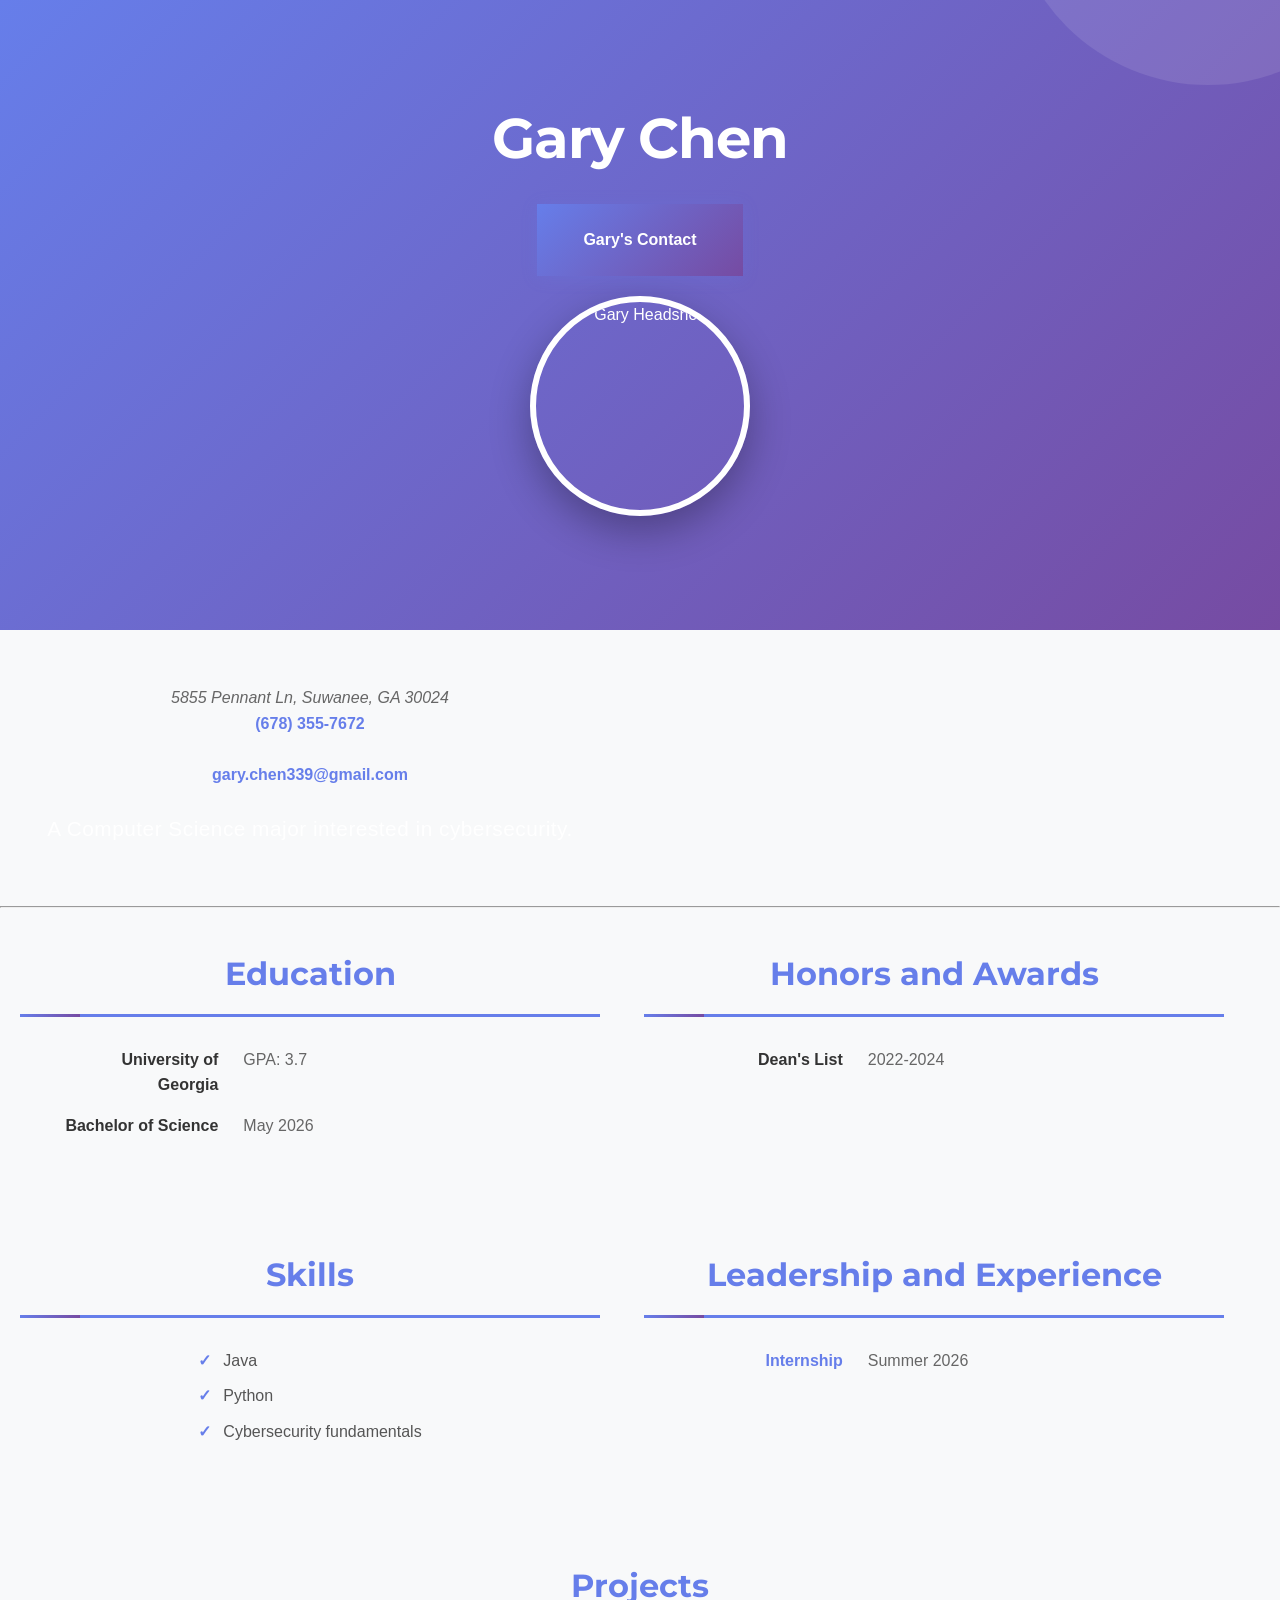
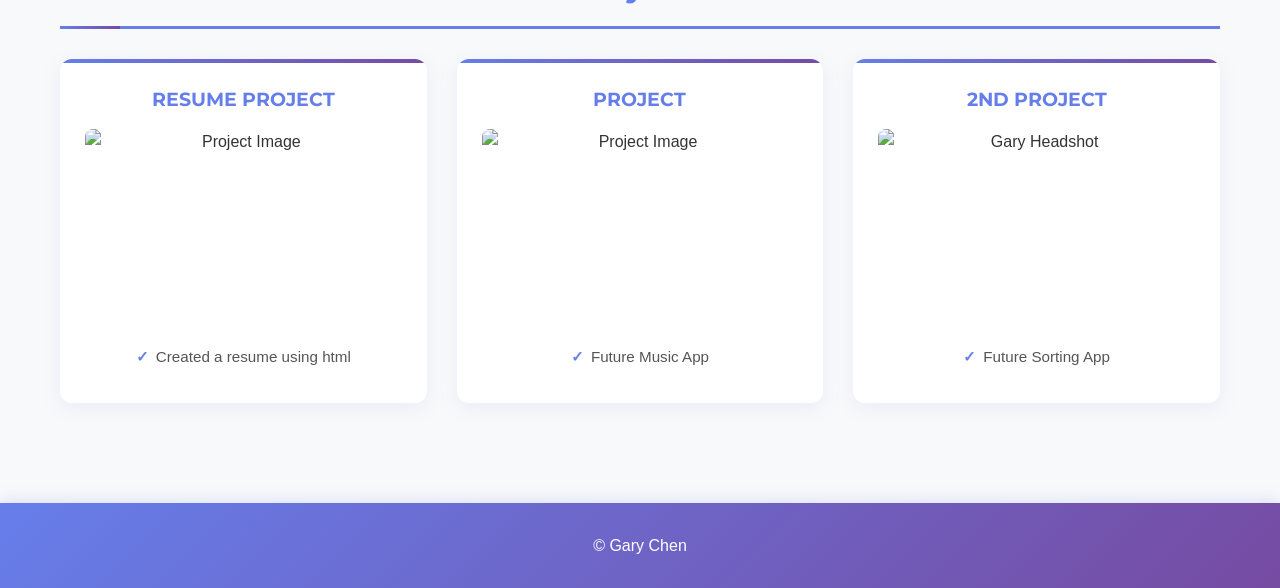
==== index.html @ 96091bf8 "fixed up some things" ====
<!DOCTYPE html>
<html lang="en">
  <head>
    <meta charset="UTF-8" />
    <meta name="viewport" content="width=device-width, initial-scale=1.0" />
    <link rel="stylesheet" href="css/style.css" />
    <title>Gary Chen</title>
  </head>
  <body>
    <header>
    <link rel="preconnect" href="https://fonts.googleapis.com">
    <link rel="preconnect" href="https://fonts.gstatic.com" crossorigin>
    <link href="https://fonts.googleapis.com/css2?family=Montserrat:wght@700&display=swap" rel="stylesheet">
    <h1>Gary Chen</h1>
    <nav>
        <a href="contact.html">Gary's Contact</a>
    </nav>
    <img src="images/gzc11036@uga.edu-673d11a3.JPG" alt="Gary Headshot" width="200">
  </header>

  <section>
    <address>
        <p class="address">
        5855 Pennant Ln, Suwanee, GA 30024<br>
        <a href="tel:+16783557672">(678) 355-7672</a><br>
        <a href="mailto:gary.chen339@gmail.com">gary.chen339@gmail.com</a>
        </p>
    </address>
    <p class="tagline">A Computer Science major interested in cybersecurity.</p>
  </section>

  <hr>

  <!-- Education Section -->
  <section>
    <h2>Education</h2>
    <dl>
      <dt>University of Georgia</dt>
      <dd>GPA: 3.7</dd>
      <dt>Bachelor of Science</dt>
      <dd>May 2026</dd>
    </dl>
  </section>

  <!-- Honors and Awards Section -->
  <section>
    <h2>Honors and Awards</h2>
    <dl>
      <dt>Dean's List</dt>
      <dd>2022-2024</dd>
    </dl>
  </section>

  <!-- Skills Section -->
  <section>
    <h2>Skills</h2>
    <ul>
      <li>Java</li>
      <li>Python</li>
      <li>Cybersecurity fundamentals</li>
    </ul>
  </section>

  <!--Leadership and Experience Section-->
  <section>
    <h2>Leadership and Experience</h2>
    <dl>
      <dt><a href="https://www.apple.com/">Internship</a></dt>
      <dd>Summer 2026</dd>
    </dl>
  </section>

  <!--Projects Section-->
  <section id="projects">
    <h2>Projects</h2>
    <div class="three-col">
        <div class="card">
        <h3>Resume Project</h3>
        <img src="images/project.png" alt="Project Image" width="200">
        <ul>
            <li>Created a resume using html</li>
        </ul>
        </div>
        <div class="card">
        <h3>Project</h3>
        <img src="images/project.png" alt="Project Image" width="200">
        <ul>
            <li>Future Music App</li>
        </ul>
        </div>
        <div class="card">
        <h3>2nd Project</h3>
        <img src="images/project.png" alt="Gary Headshot" width="200">
        <ul>
            <li>Future Sorting App</li>
        </ul>
        </div>
    </div>
  </section>

  <!--Footer Section-->
  <footer>
    <p>&copy; <a href="contact.html">Gary Chen</a>
        <a href="https://www.linkedin.com/in/gary-chen-aa213b252" target="_blank" rel="noopener noreferrer">
            <i class="fab fa-linkedin"></i>
        </a>
    </p>
  </footer>
  </body>
</html>
---- css/style.css ----
* {
  margin: 0;
  padding: 0;
  box-sizing: border-box;
}

body {
  font-family: 'Segoe UI', Tahoma, Geneva, Verdana, sans-serif;
  background-color: #f8f9fa;
  color: #333;
  line-height: 1.6;
}

/****************   Nav Section **********************/
nav {
  background: linear-gradient(135deg, #667eea 0%, #764ba2 100%);
  color: white;
  display: flex;
  justify-content: space-between;
  align-items: center;
  padding: 15px 30px;
  box-shadow: 0 2px 15px rgba(102, 126, 234, 0.2);
  position: sticky;
  top: 0;
  z-index: 100;
}

nav a {
  color: white;
  text-decoration: none;
  font-weight: 600;
  transition: all 0.3s ease;
  padding: 8px 16px;
  border-radius: 5px;
}

nav a:hover {
  background-color: rgba(255, 255, 255, 0.2);
  transform: translateY(-2px);
}

/***********************  Footer Section   **************************/
footer {
  background: linear-gradient(135deg, #667eea 0%, #764ba2 100%);
  color: white;
  display: flex;
  justify-content: center;
  align-items: center;
  padding: 30px 20px;
  margin-top: 60px;
  box-shadow: 0 -2px 15px rgba(102, 126, 234, 0.2);
}

footer a {
  color: white;
  text-decoration: none;
  transition: all 0.3s ease;
}

footer a:hover {
  color: #e0d5ff;
}

/*********** Splash Page ************************/
header {
  background: linear-gradient(135deg, #667eea 0%, #764ba2 100%);
  color: white;
  padding: 60px 40px;
  min-height: 70vh;
  display: flex;
  flex-direction: column;
  justify-content: center;
  align-items: center;
  text-align: center;
  position: relative;
  overflow: hidden;
}

header::before {
  content: '';
  position: absolute;
  top: -50%;
  right: -10%;
  width: 400px;
  height: 400px;
  background: rgba(255, 255, 255, 0.1);
  border-radius: 50%;
}

header h1 {
  font-family: 'Montserrat', sans-serif;
  color: white;
  font-size: 3.5rem;
  margin-bottom: 20px;
  font-weight: 700;
  letter-spacing: -1px;
  position: relative;
  z-index: 1;
}

header img {
  width: 220px;
  height: 220px;
  border: 6px solid white;
  border-radius: 50%;
  box-shadow: 0 15px 40px rgba(0, 0, 0, 0.3);
  display: block;
  margin: 20px auto;
  object-fit: cover;
  transition: transform 0.3s ease;
  position: relative;
  z-index: 1;
}

header img:hover {
  transform: scale(1.05);
}

.address {
  font-style: italic;
  color: #666;
  text-align: center;
  margin-top: 15px;
  margin-bottom: 25px;
  font-size: 1rem;
  margin-left: auto;
  margin-right: auto;
}

.address a {
  color: #667eea;
  text-decoration: none;
  font-style: normal;
  font-weight: 600;
  transition: all 0.3s ease;
  display: block;
}

.address a:hover {
  color: #764ba2;
  text-decoration: underline;
}

.tagline {
  font-size: 1.3rem;
  font-weight: 400;
  color: rgba(255, 255, 255, 0.95);
  text-align: center;
  margin-top: 15px;
  margin-bottom: 20px;
  letter-spacing: 0.5px;
  position: relative;
  z-index: 1;
}

/************* Sections ********************/
section {
  padding: 40px 20px;
  max-width: 1200px;
  margin: 0 auto;
  text-align: center;
}

section p {
  margin-left: auto;
  margin-right: auto;
}

/* Create a container for multiple sections in columns */
body > section:not(#projects) {
  display: inline-block;
  width: calc(50% - 20px);
  vertical-align: top;
  margin-right: 20px;
  text-align: center;
}

body > section:not(#projects):nth-of-type(even) {
  margin-right: 0;
}

section h2 {
  font-family: "Montserrat", sans-serif;
  color: #667eea;
  font-size: 2rem;
  margin-bottom: 30px;
  padding-bottom: 15px;
  border-bottom: 3px solid #667eea;
  position: relative;
}

section h2::after {
  content: '';
  position: absolute;
  bottom: -3px;
  left: 0;
  width: 60px;
  height: 3px;
  background: linear-gradient(90deg, #667eea, #764ba2);
}

section h3 {
  font-family: "Montserrat", sans-serif;
  color: #667eea;
  text-transform: uppercase;
  margin-bottom: 10px;
  border-bottom: 2px solid #ddd;
  padding-bottom: 5px;
  font-size: 1.3rem;
}

section dl {
  display: grid;
  grid-template-columns: 1fr 2fr;
  gap: 15px 25px;
  margin-bottom: 30px;
  margin-left: auto;
  margin-right: auto;
  max-width: 500px;
}

section dl dt {
  font-weight: 700;
  color: #333;
  text-align: right;
}

section dl dd {
  color: #666;
  text-align: left;
}

section ul {
  list-style-type: none;
  padding-left: 0;
  margin-bottom: 25px;
  display: inline-block;
}

section ul li {
  padding-left: 25px;
  margin-bottom: 10px;
  position: relative;
  color: #555;
  text-align: left;
}

section ul li::before {
  content: '✓';
  position: absolute;
  left: 0;
  color: #667eea;
  font-weight: bold;
}

section a {
  color: #667eea;
  text-decoration: none;
  font-weight: 600;
  transition: all 0.3s ease;
  position: relative;
}

section a::after {
  content: '';
  position: absolute;
  bottom: -2px;
  left: 0;
  width: 0;
  height: 2px;
  background: #764ba2;
  transition: width 0.3s ease;
}

section a:hover {
  color: #764ba2;
}

section a:hover::after {
  width: 100%;
}

/**************   Projects   *****************/
#projects {
  text-align: center;
}

.three-col {
  display: grid;
  grid-template-columns: repeat(3, 1fr);
  gap: 30px;
  padding: 0;
  margin-top: 30px;
  margin-left: auto;
  margin-right: auto;
}

.card {
  background-color: #ffffff;
  border-radius: 12px;
  box-shadow: 0 5px 20px rgba(102, 126, 234, 0.1);
  padding: 25px;
  border: none;
  transition: all 0.3s ease;
  position: relative;
  overflow: hidden;
}

.card::before {
  content: '';
  position: absolute;
  top: 0;
  left: 0;
  right: 0;
  height: 4px;
  background: linear-gradient(90deg, #667eea, #764ba2);
}

.card:hover {
  transform: translateY(-10px);
  box-shadow: 0 15px 40px rgba(102, 126, 234, 0.2);
}

.card h3 {
  border: none;
  padding: 0;
  margin-bottom: 15px;
  font-size: 1.2rem;
}

.card img {
  width: 100%;
  height: 200px;
  border-radius: 8px;
  margin-bottom: 15px;
  display: block;
  object-fit: cover;
  transition: transform 0.3s ease;
}

.card:hover img {
  transform: scale(1.05);
}

.card ul {
  margin: 0;
}

.card ul li {
  padding-left: 20px;
  margin-bottom: 8px;
  font-size: 0.95rem;
}

/**************   Contact Page   *****************/
.one-col {
  display: flex;
  flex-direction: column;
  max-width: 550px;
  margin: 0 auto;
  gap: 20px;
  padding: 40px;
  background: #ffffff;
  border-radius: 12px;
  box-shadow: 0 10px 30px rgba(102, 126, 234, 0.15);
  border: 1px solid #f0f0f0;
}

label {
  font-weight: 600;
  color: #333;
  margin-bottom: 8px;
  display: block;
  text-align: center;
}

input {
  width: 100%;
  padding: 14px 16px;
  border: 2px solid #e0e0e0;
  border-radius: 8px;
  font-size: 1rem;
  font-family: inherit;
  box-sizing: border-box;
  transition: all 0.3s ease;
  background-color: #f9f9f9;
}

input:focus {
  outline: none;
  border-color: #667eea;
  background-color: white;
  box-shadow: 0 0 0 3px rgba(102, 126, 234, 0.1);
}

textarea {
  width: 100%;
  padding: 14px 16px;
  border: 2px solid #e0e0e0;
  border-radius: 8px;
  font-size: 1rem;
  font-family: inherit;
  box-sizing: border-box;
  transition: all 0.3s ease;
  resize: vertical;
  min-height: 120px;
  background-color: #f9f9f9;
}

textarea:focus {
  outline: none;
  border-color: #667eea;
  background-color: white;
  box-shadow: 0 0 0 3px rgba(102, 126, 234, 0.1);
}

button {
  background: linear-gradient(135deg, #667eea 0%, #764ba2 100%);
  color: white;
  padding: 14px 30px;
  border: none;
  border-radius: 8px;
  font-size: 1rem;
  font-weight: 600;
  cursor: pointer;
  transition: all 0.3s ease;
  margin-top: 10px;
  box-shadow: 0 5px 15px rgba(102, 126, 234, 0.3);
}

button:hover {
  transform: translateY(-2px);
  box-shadow: 0 8px 25px rgba(102, 126, 234, 0.4);
}

button:active {
  transform: translateY(0);
}

/**************   Responsiveness   *****************/
@media (max-width: 768px) {
  header {
    padding: 40px 20px;
    min-height: auto;
  }

  header h1 {
    font-size: 2.5rem;
  }

  header img {
    width: 180px;
    height: 180px;
  }

  section h2 {
    font-size: 1.7rem;
  }

  nav {
    flex-direction: column;
    gap: 10px;
  }

  .three-col {
    grid-template-columns: 1fr;
    gap: 20px;
  }

  section {
    padding: 30px 15px;
  }

  body > section:not(#projects) {
    display: block;
    width: 100%;
    margin-right: 0;
  }

  .one-col {
    padding: 25px;
  }

  section dl {
    grid-template-columns: 1fr;
    gap: 10px;
  }
}

@media (max-width: 480px) {
  header h1 {
    font-size: 2rem;
  }

  header img {
    width: 150px;
    height: 150px;
  }

  section h2 {
    font-size: 1.5rem;
  }

  .card ul li {
    font-size: 0.9rem;
  }
}
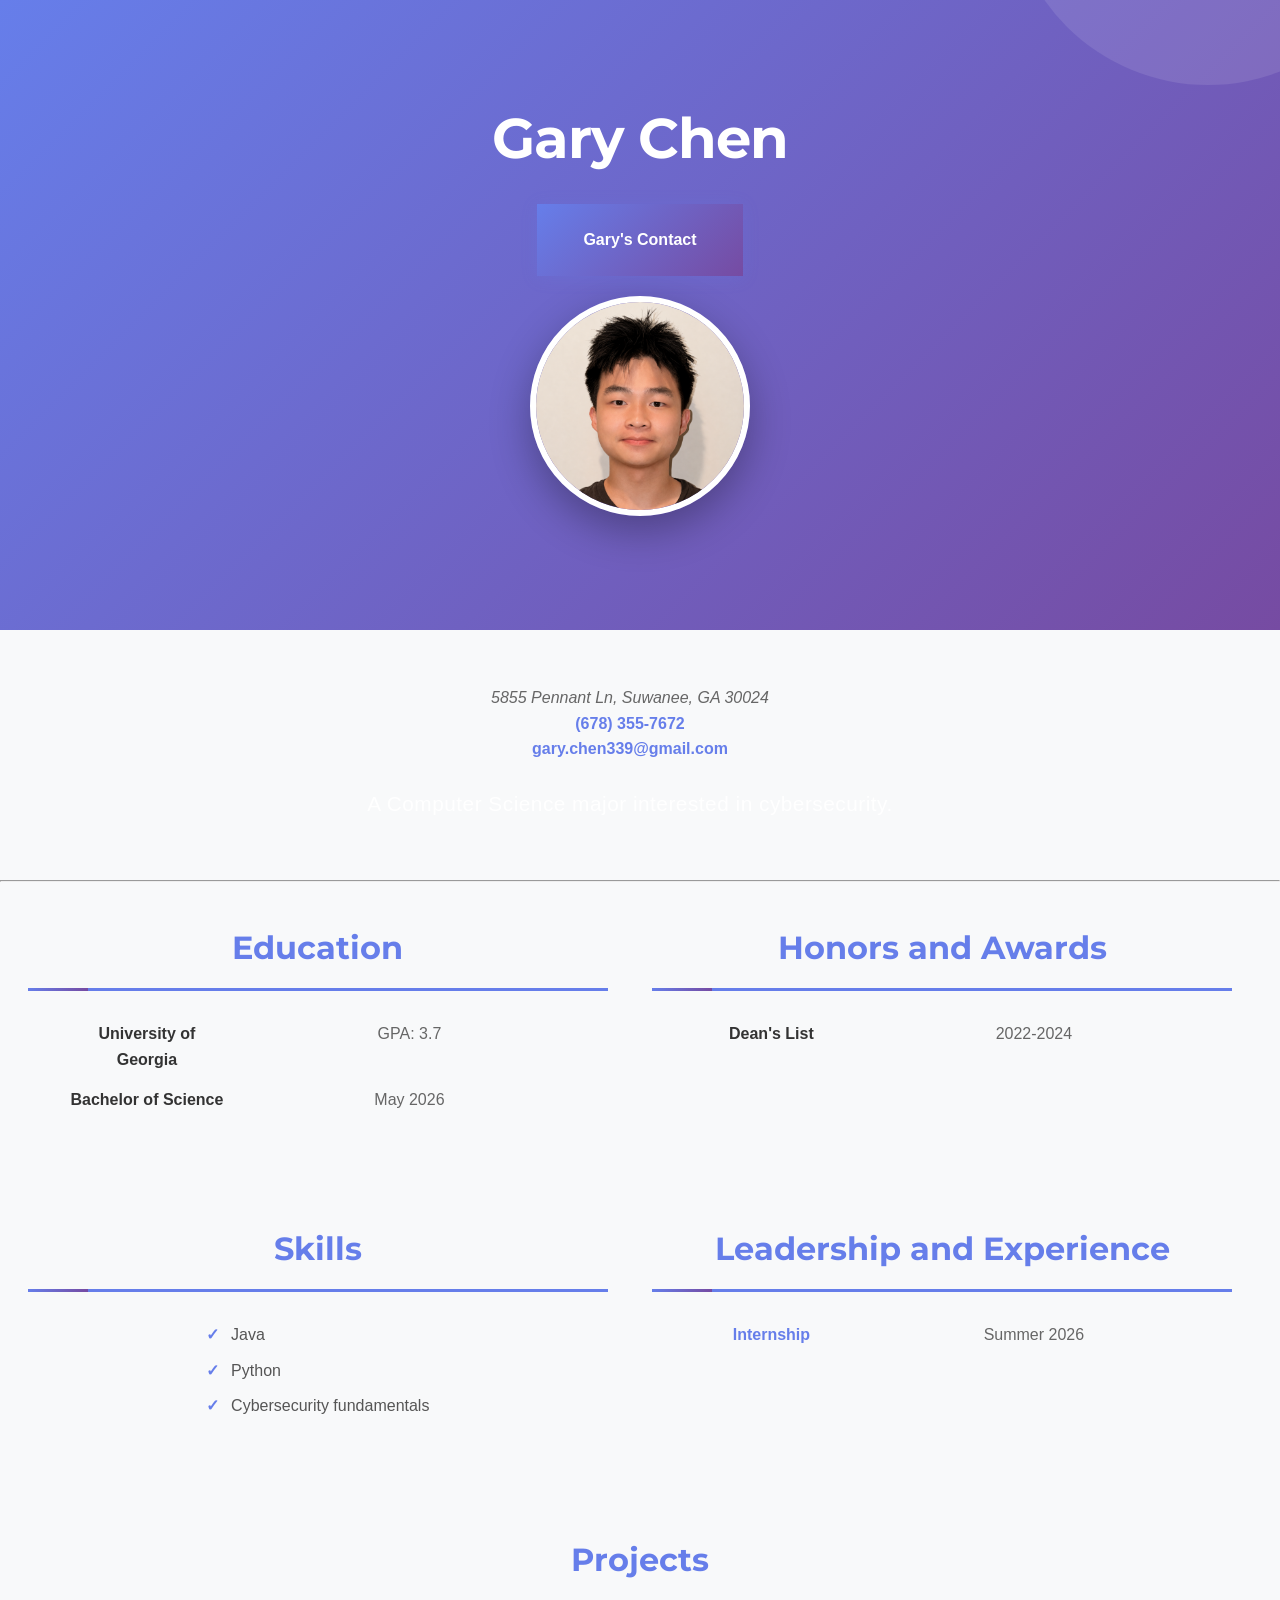
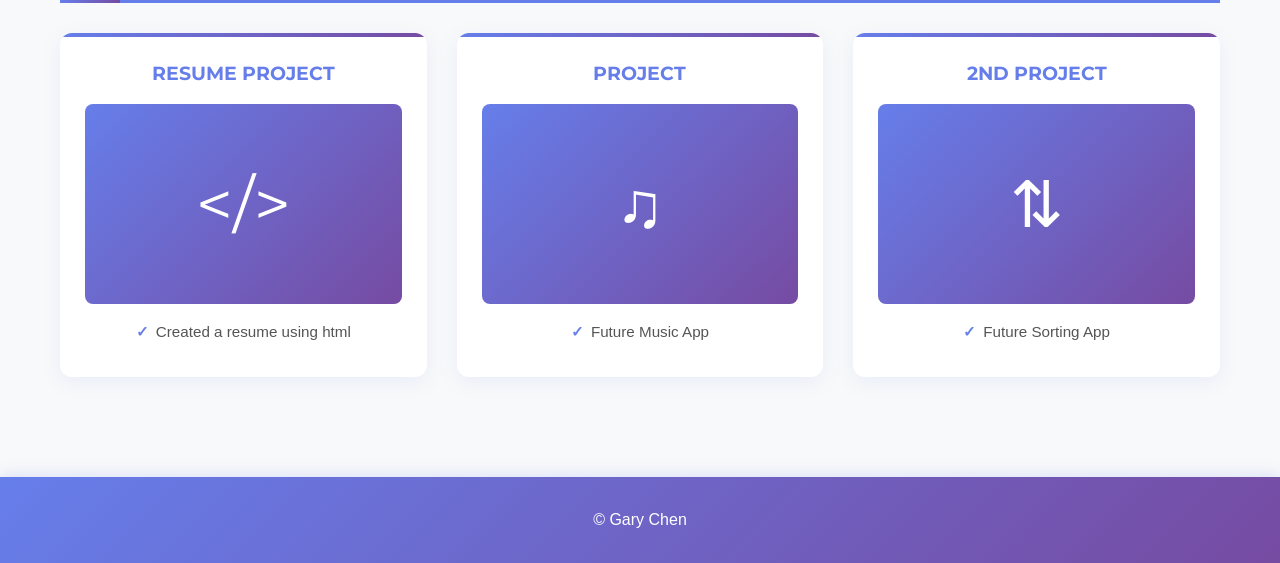
==== commit b4de5d73: "changed headshot and made everyting aligned in the middle" ====
--- a/index.html
+++ b/index.html
@@ -15,7 +15,7 @@
     <nav>
         <a href="contact.html">Gary's Contact</a>
     </nav>
-    <img src="images/gzc11036@uga.edu-673d11a3.JPG" alt="Gary Headshot" width="200">
+    <img src="images/Gary headshot.PNG" alt="Gary Headshot" width="200">
   </header>
 
   <section>
@@ -76,21 +76,21 @@
     <div class="three-col">
         <div class="card">
         <h3>Resume Project</h3>
-        <img src="images/project.png" alt="Project Image" width="200">
+        <div class="project-image" role="img" aria-label="Resume website project preview">&lt;/&gt;</div>
         <ul>
             <li>Created a resume using html</li>
         </ul>
         </div>
         <div class="card">
         <h3>Project</h3>
-        <img src="images/project.png" alt="Project Image" width="200">
+        <div class="project-image" role="img" aria-label="Music app project preview">&#9835;</div>
         <ul>
             <li>Future Music App</li>
         </ul>
         </div>
         <div class="card">
         <h3>2nd Project</h3>
-        <img src="images/project.png" alt="Gary Headshot" width="200">
+        <div class="project-image" role="img" aria-label="Sorting app project preview">&#8645;</div>
         <ul>
             <li>Future Sorting App</li>
         </ul>
--- a/css/style.css
+++ b/css/style.css
@@ -9,6 +9,7 @@
   background-color: #f8f9fa;
   color: #333;
   line-height: 1.6;
+  text-align: center;
 }
 
 /****************   Nav Section **********************/
@@ -16,8 +17,9 @@
   background: linear-gradient(135deg, #667eea 0%, #764ba2 100%);
   color: white;
   display: flex;
-  justify-content: space-between;
+  justify-content: center;
   align-items: center;
+  gap: 20px;
   padding: 15px 30px;
   box-shadow: 0 2px 15px rgba(102, 126, 234, 0.2);
   position: sticky;
@@ -133,7 +135,8 @@
   font-style: normal;
   font-weight: 600;
   transition: all 0.3s ease;
-  display: block;
+  display: inline-block;
+  text-align: center;
 }
 
 .address a:hover {
@@ -177,6 +180,12 @@
 
 body > section:not(#projects):nth-of-type(even) {
   margin-right: 0;
+}
+
+section {
+  display: block;
+  margin-left: auto;
+  margin-right: auto;
 }
 
 section h2 {
@@ -222,12 +231,12 @@
 section dl dt {
   font-weight: 700;
   color: #333;
-  text-align: right;
+  text-align: center;
 }
 
 section dl dd {
   color: #666;
-  text-align: left;
+  text-align: center;
 }
 
 section ul {
@@ -235,6 +244,7 @@
   padding-left: 0;
   margin-bottom: 25px;
   display: inline-block;
+  text-align: left;
 }
 
 section ul li {
@@ -304,6 +314,7 @@
   transition: all 0.3s ease;
   position: relative;
   overflow: hidden;
+  text-align: center;
 }
 
 .card::before {
@@ -328,7 +339,8 @@
   font-size: 1.2rem;
 }
 
-.card img {
+.card img,
+.project-image {
   width: 100%;
   height: 200px;
   border-radius: 8px;
@@ -338,7 +350,18 @@
   transition: transform 0.3s ease;
 }
 
-.card:hover img {
+.project-image {
+  display: flex;
+  background: linear-gradient(135deg, #667eea 0%, #764ba2 100%);
+  color: white;
+  font-family: "Montserrat", sans-serif;
+  font-size: 4rem;
+  align-items: center;
+  justify-content: center;
+}
+
+.card:hover img,
+.card:hover .project-image {
   transform: scale(1.05);
 }
 
@@ -353,6 +376,13 @@
 }
 
 /**************   Contact Page   *****************/
+/* Make contact page sections full width */
+body > section:has(.one-col) {
+  display: block !important;
+  width: 100% !important;
+  margin-right: 0 !important;
+}
+
 .one-col {
   display: flex;
   flex-direction: column;
@@ -504,4 +534,4 @@
   .card ul li {
     font-size: 0.9rem;
   }
-}+}
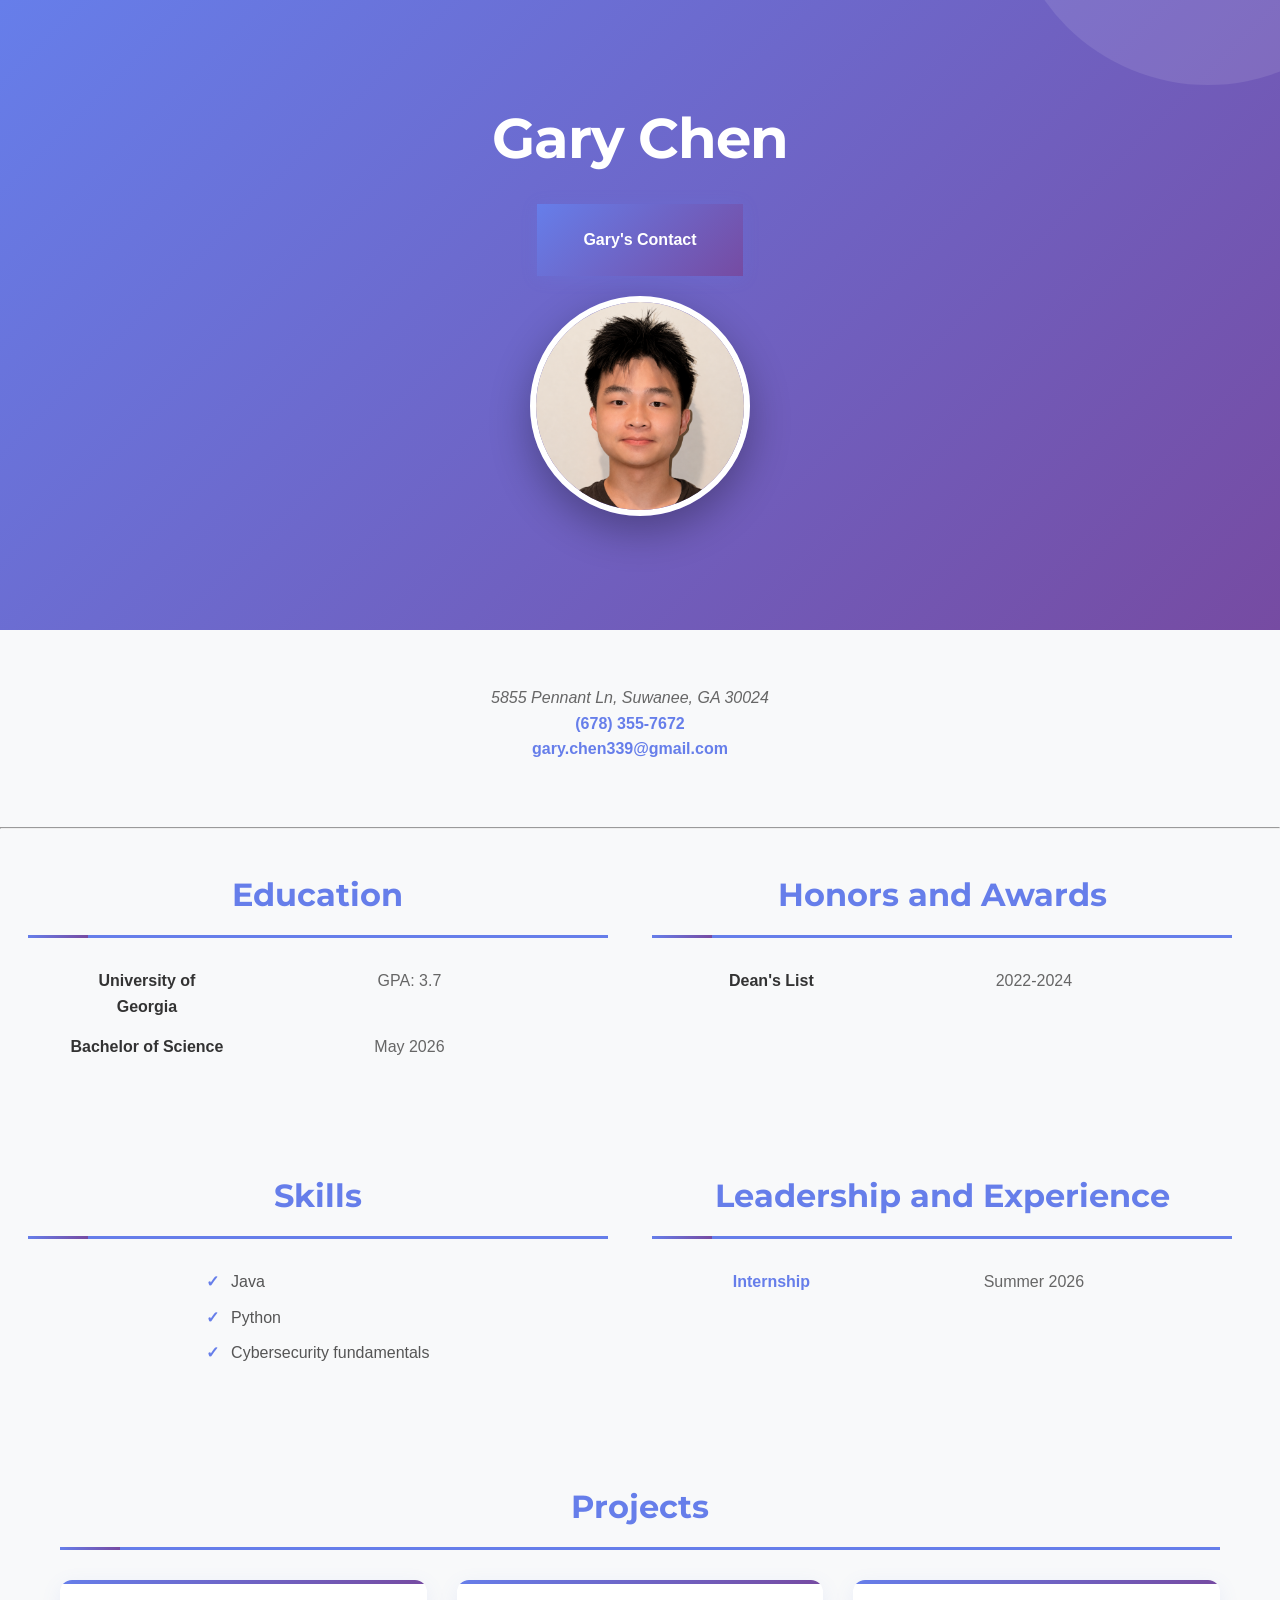
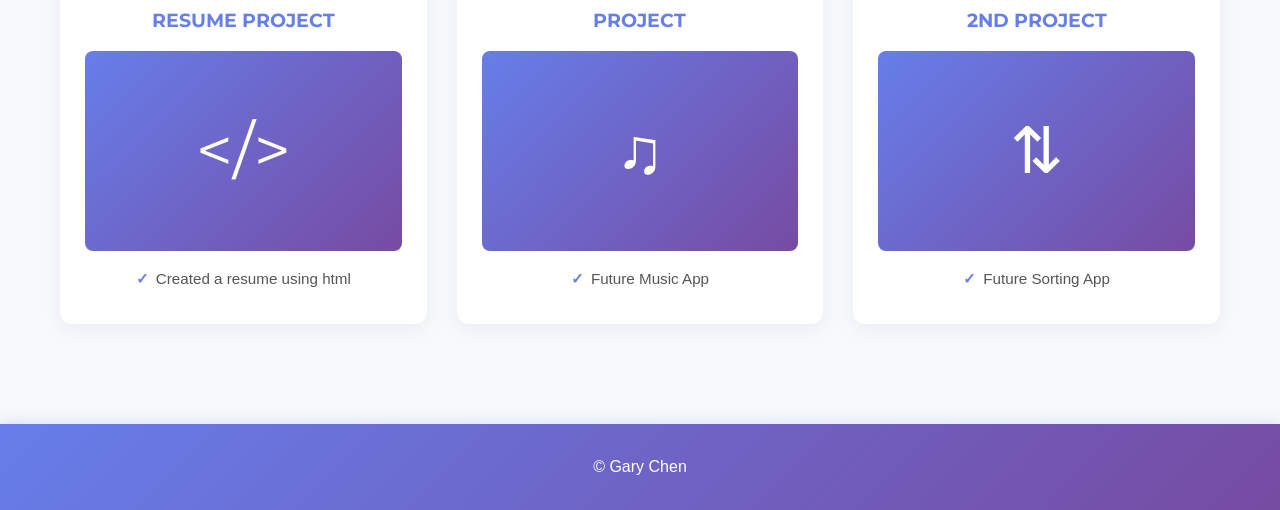
==== commit 06e61aa5: "removed the white texts" ====
--- a/index.html
+++ b/index.html
@@ -26,7 +26,6 @@
         <a href="mailto:gary.chen339@gmail.com">gary.chen339@gmail.com</a>
         </p>
     </address>
-    <p class="tagline">A Computer Science major interested in cybersecurity.</p>
   </section>
 
   <hr>
@@ -76,21 +75,21 @@
     <div class="three-col">
         <div class="card">
         <h3>Resume Project</h3>
-        <div class="project-image" role="img" aria-label="Resume website project preview">&lt;/&gt;</div>
+        <div class="project-image" role="img" aria-label="Resume website project preview">&lt;/&gt;</div>
         <ul>
             <li>Created a resume using html</li>
         </ul>
         </div>
         <div class="card">
         <h3>Project</h3>
-        <div class="project-image" role="img" aria-label="Music app project preview">&#9835;</div>
+        <div class="project-image" role="img" aria-label="Music app project preview">&#9835;</div>
         <ul>
             <li>Future Music App</li>
         </ul>
         </div>
         <div class="card">
         <h3>2nd Project</h3>
-        <div class="project-image" role="img" aria-label="Sorting app project preview">&#8645;</div>
+        <div class="project-image" role="img" aria-label="Sorting app project preview">&#8645;</div>
         <ul>
             <li>Future Sorting App</li>
         </ul>
--- a/css/style.css
+++ b/css/style.css
@@ -377,10 +377,11 @@
 
 /**************   Contact Page   *****************/
 /* Make contact page sections full width */
-body > section:has(.one-col) {
+.contact-page .contact-form-section {
   display: block !important;
   width: 100% !important;
-  margin-right: 0 !important;
+  margin-left: auto !important;
+  margin-right: auto !important;
 }
 
 .one-col {
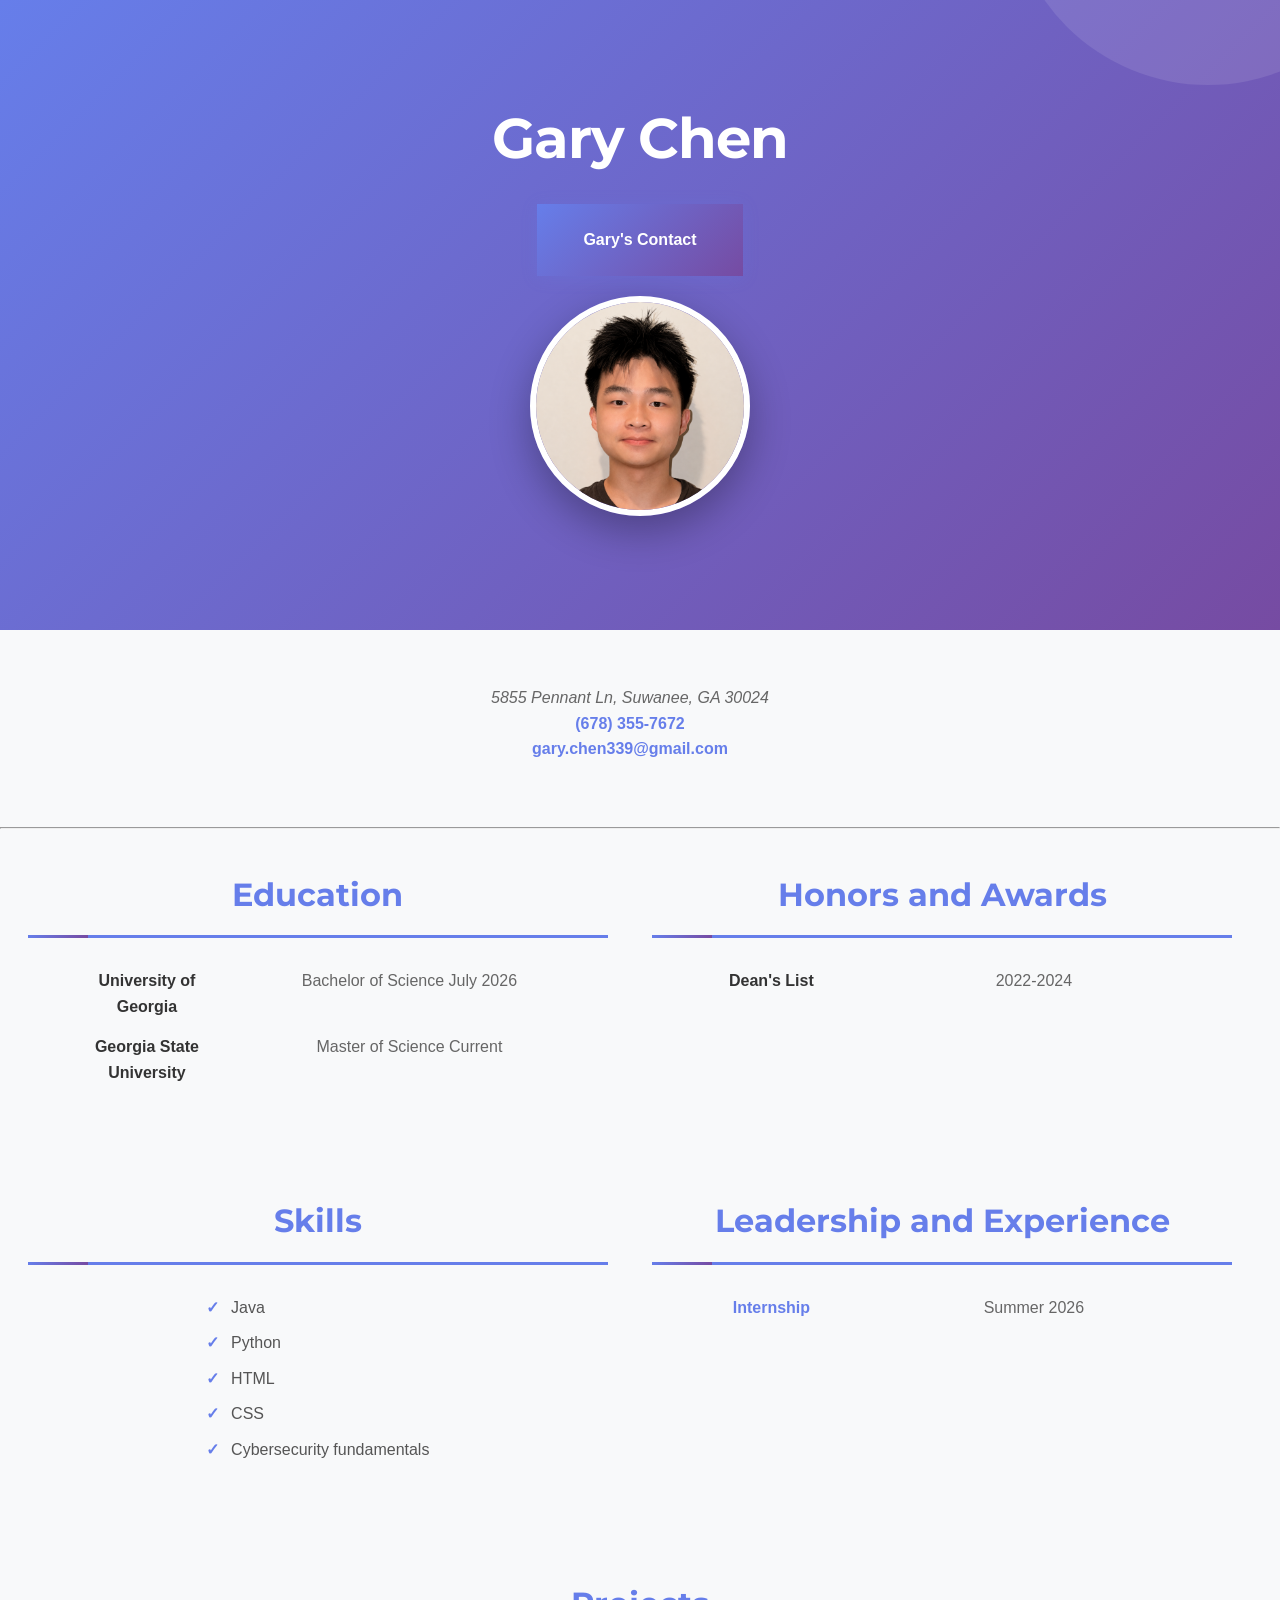
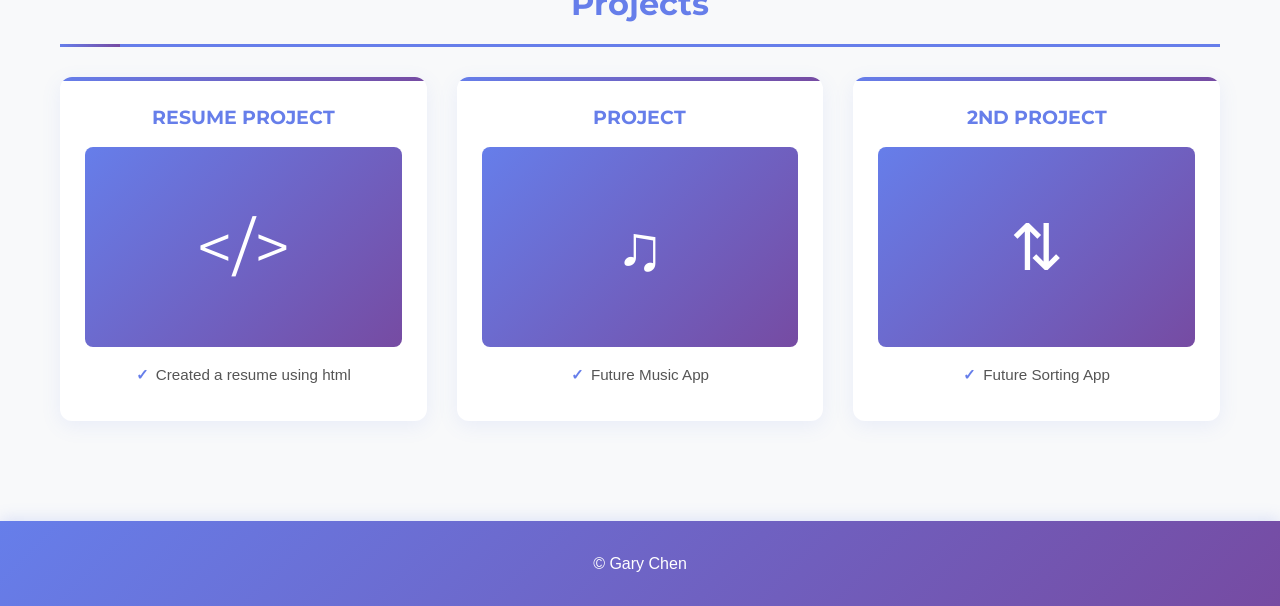
==== commit 10495925: "updated education" ====
--- a/index.html
+++ b/index.html
@@ -35,9 +35,9 @@
     <h2>Education</h2>
     <dl>
       <dt>University of Georgia</dt>
-      <dd>GPA: 3.7</dd>
-      <dt>Bachelor of Science</dt>
-      <dd>May 2026</dd>
+      <dd>Bachelor of Science July 2026</dd>
+      <dt>Georgia State University</dt>
+      <dd>Master of Science Current</dd>
     </dl>
   </section>
 
@@ -56,6 +56,8 @@
     <ul>
       <li>Java</li>
       <li>Python</li>
+      <li>HTML</li>
+      <li>CSS</li>
       <li>Cybersecurity fundamentals</li>
     </ul>
   </section>
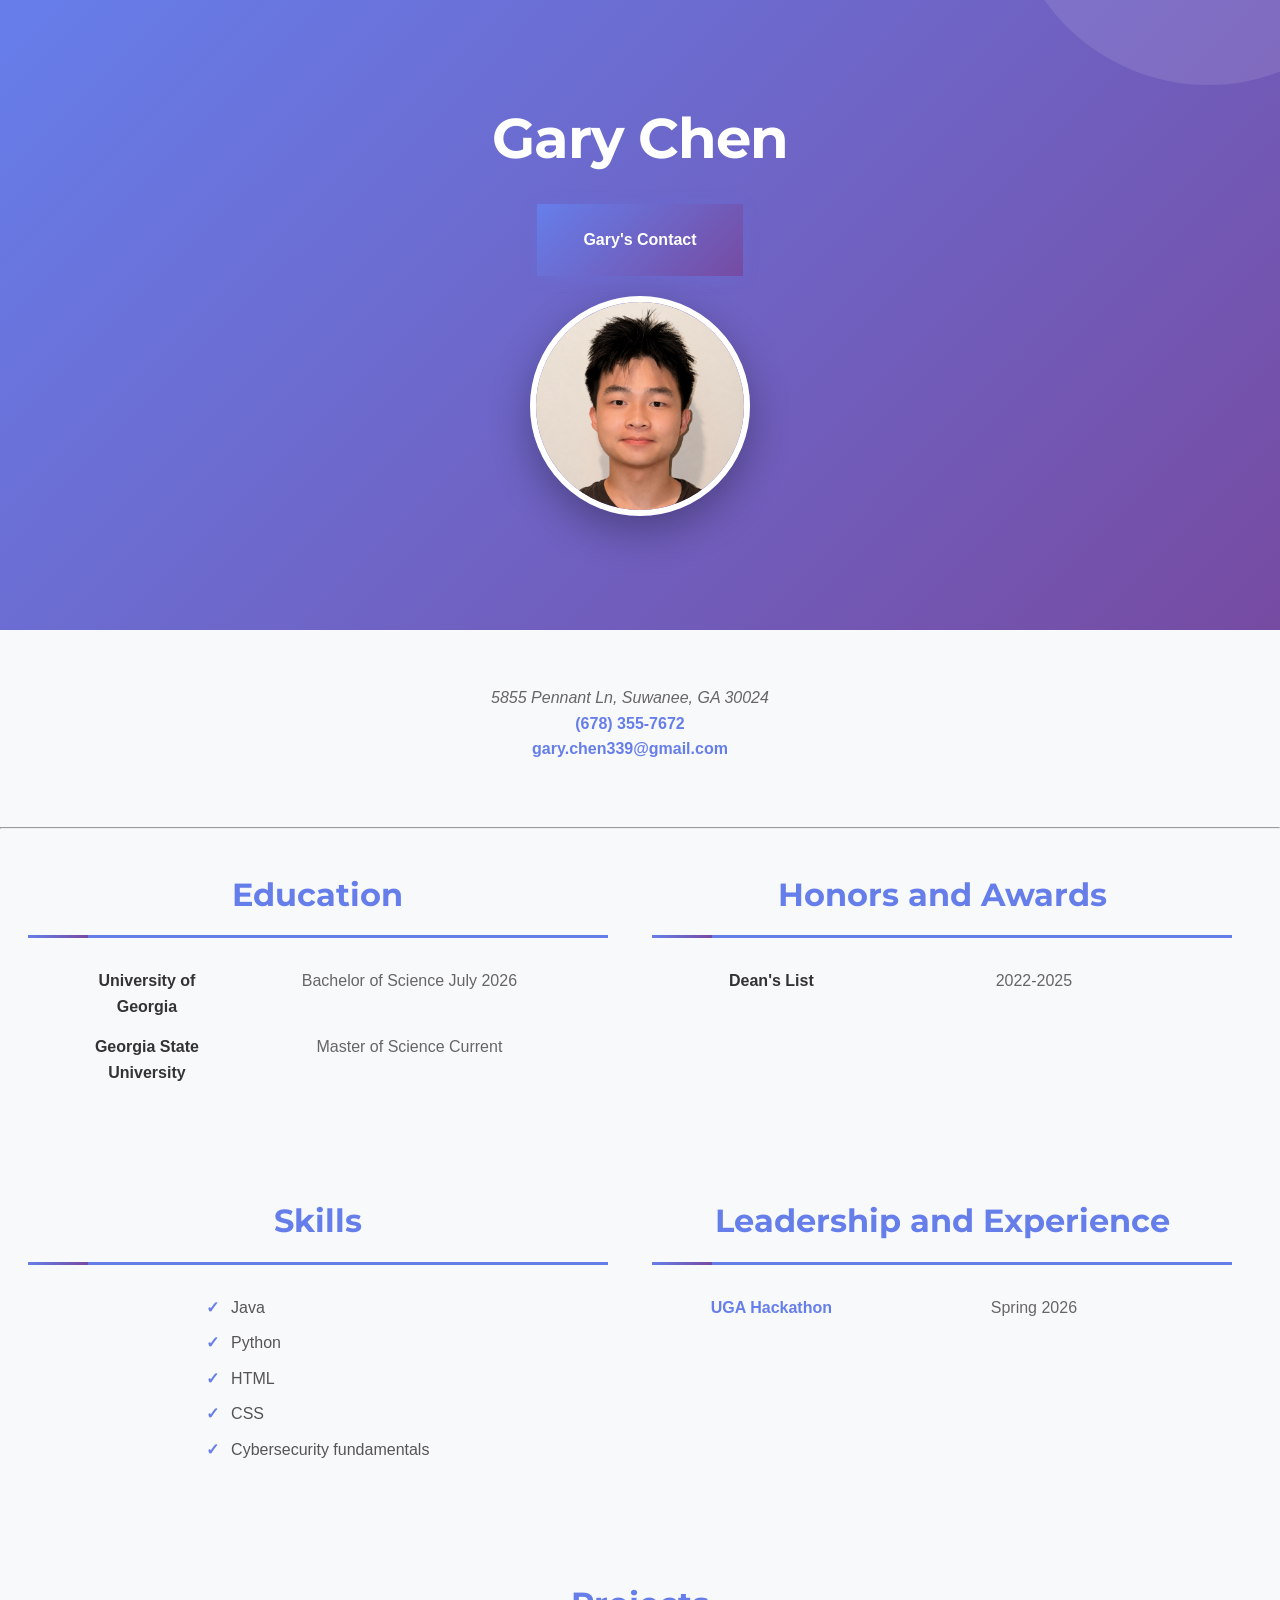
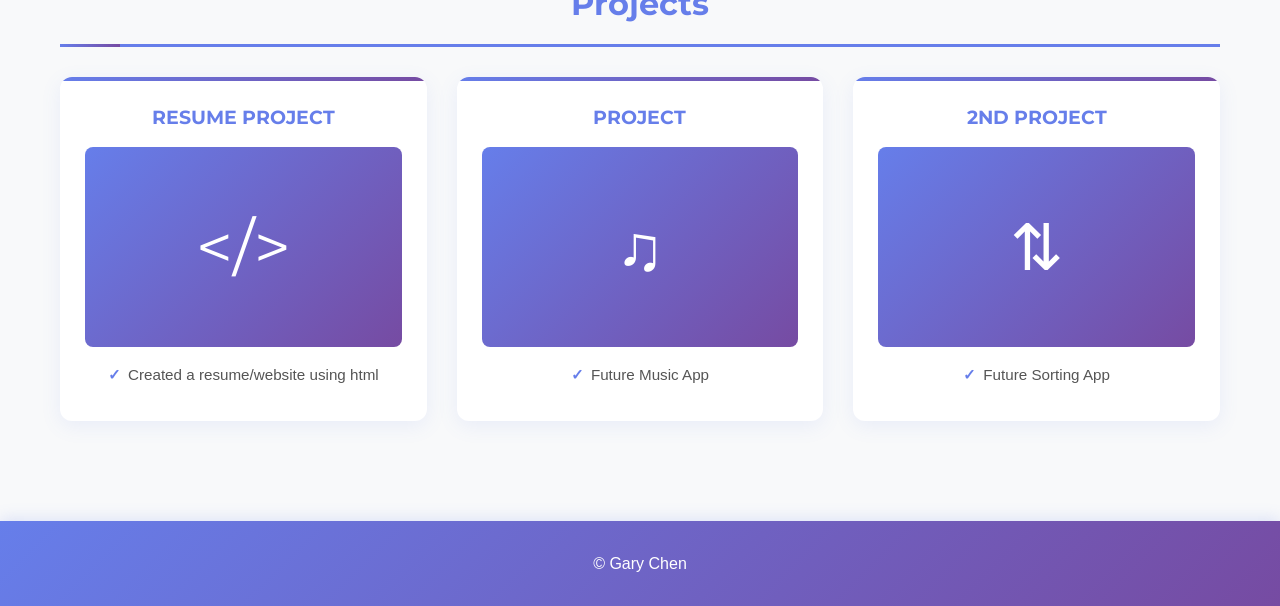
==== commit 0a1e0d82: "added email" ====
--- a/index.html
+++ b/index.html
@@ -46,7 +46,7 @@
     <h2>Honors and Awards</h2>
     <dl>
       <dt>Dean's List</dt>
-      <dd>2022-2024</dd>
+      <dd>2022-2025</dd>
     </dl>
   </section>
 
@@ -66,8 +66,8 @@
   <section>
     <h2>Leadership and Experience</h2>
     <dl>
-      <dt><a href="https://www.apple.com/">Internship</a></dt>
-      <dd>Summer 2026</dd>
+      <dt><a href="https://ugahacks.com/">UGA Hackathon</a></dt>
+      <dd>Spring 2026</dd>
     </dl>
   </section>
 
@@ -79,7 +79,7 @@
         <h3>Resume Project</h3>
         <div class="project-image" role="img" aria-label="Resume website project preview">&lt;/&gt;</div>
         <ul>
-            <li>Created a resume using html</li>
+            <li>Created a resume/website using html</li>
         </ul>
         </div>
         <div class="card">
